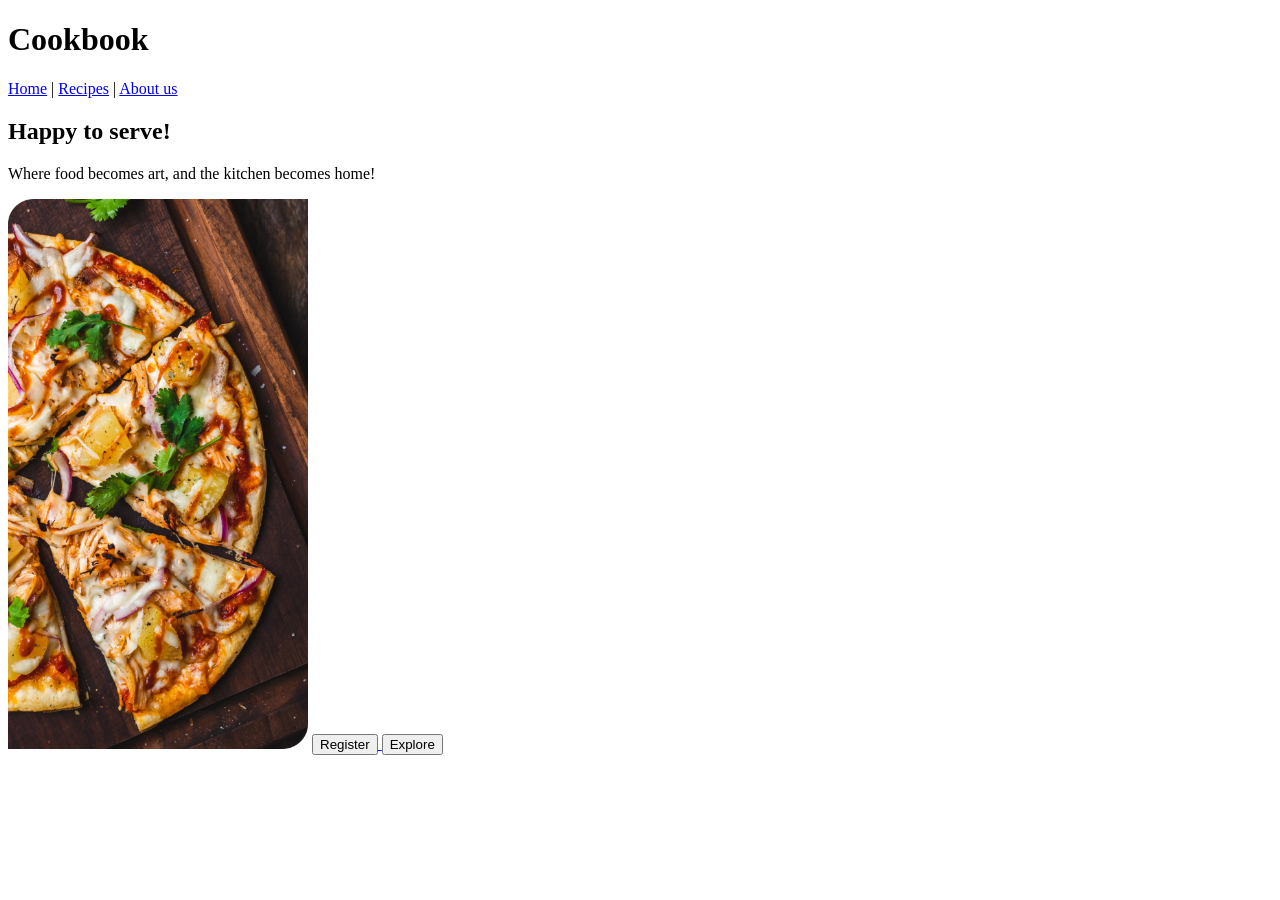
==== index.html @ 12c22e6a "дописав инфу для вкладки реєстрації і про нас" ====
<!DOCTYPE html>
<html lang="en">
<head>
    <meta charset="UTF-8">
    <meta name="viewport" content="width=device-width, initial-scale=1.0">
    <title>Document</title>
</head>
<body>
    <header>
        <h1>Cookbook</h1>
    </header>
    <nav>
        <a href="index.html">Home</a> | <a href="recipes.html">Recipes</a>
         | <a href="about.html">About us</a>
         <a> </a>
    </nav>
    <section>
        <article> 
            <h2>Happy to serve!</h2>
            <p>Where food becomes art, and the kitchen becomes home!</p>
            <img src="media/Mask group.png" width="300px" height="550px">

                <!-- <a href="recipes.html" type="button">Receipes!</a> -->
            <a href="register.html">
                <button>Register </button>
            </a> 


            <a href="explore.html">
                <button>Explore</button>
            </a>

        </article>
    </section>
    
</body>
</html>
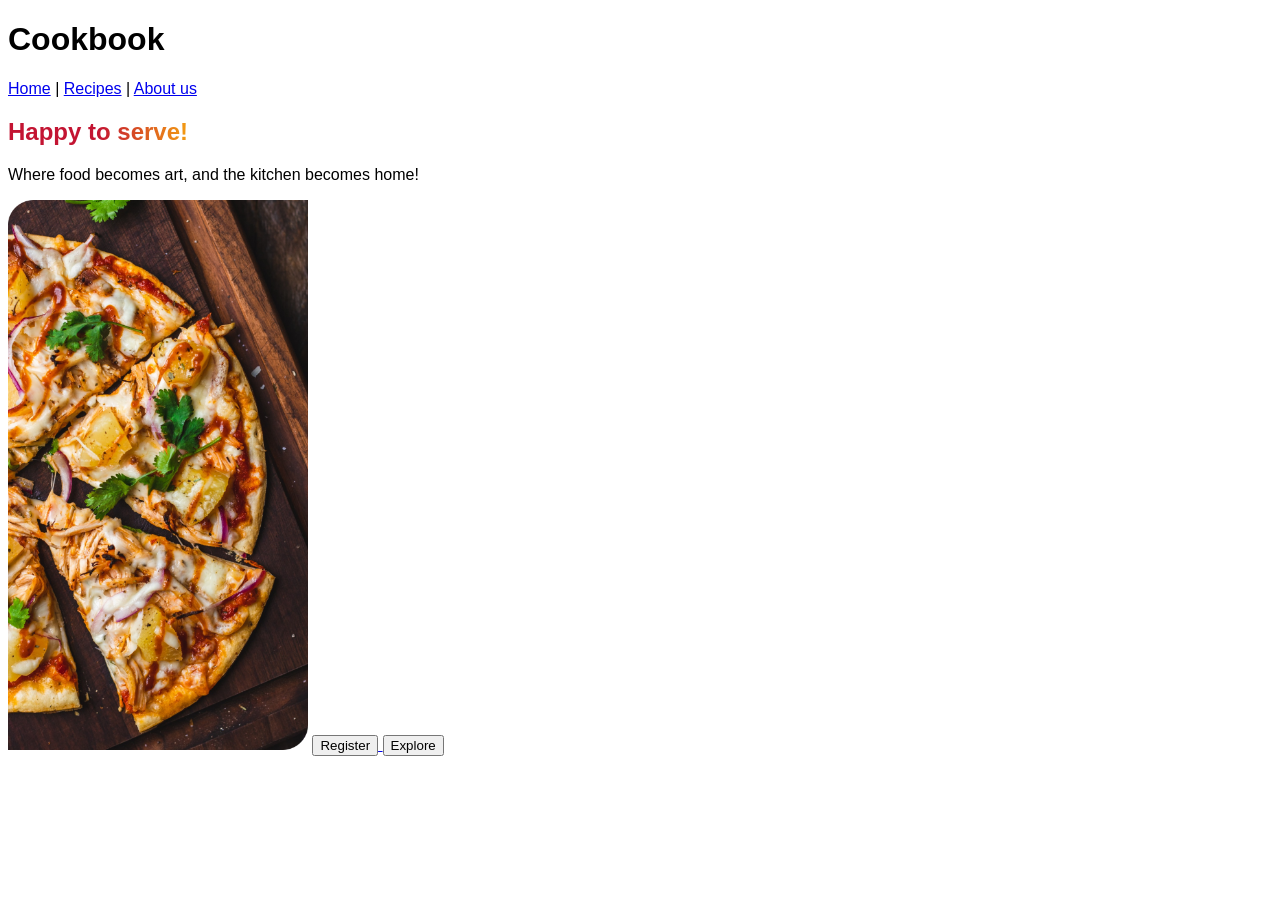
==== commit c8b97cf6: "Create CSS files and add initial styles" ====
--- a/index.html
+++ b/index.html
@@ -1,11 +1,16 @@
 <!DOCTYPE html>
 <html lang="en">
 <head>
+    <link rel="stylesheet" href="style/base.css">
+    <link rel="stylesheet" href="style/layout.css">
+    <link rel="stylesheet" href="style/modules.css">
+    <link rel="stylesheet" href="style/states.css">
+    <link rel="stylesheet" href="style/themes.css">
     <meta charset="UTF-8">
     <meta name="viewport" content="width=device-width, initial-scale=1.0">
     <title>Document</title>
 </head>
-<body>
+<body class="body">
     <header>
         <h1>Cookbook</h1>
     </header>
@@ -16,11 +21,11 @@
     </nav>
     <section>
         <article> 
-            <h2>Happy to serve!</h2>
+            <h2 class="text-gradient">Happy to serve!</h2>
             <p>Where food becomes art, and the kitchen becomes home!</p>
             <img src="media/Mask group.png" width="300px" height="550px">
 
-                <!-- <a href="recipes.html" type="button">Receipes!</a> -->
+            
             <a href="register.html">
                 <button>Register </button>
             </a> 
--- a/style/base.css
+++ b/style/base.css
@@ -0,0 +1,13 @@
+:root{
+    --primary-color: #ffffff;
+    --main-font: 'Inter' ,sans-serif;
+    --back-color: #000000;
+    --from-gradient: #C91937;
+    --to-gradient: #FECE84;
+}
+
+body{
+    font-family: var(--main-font);
+    background-color: var(--primary-colors);
+    color: var(--back-color);
+}
--- a/style/themes.css
+++ b/style/themes.css
@@ -0,0 +1,9 @@
+.text-gradient{
+    width: fit-content;
+    
+    background: linear-gradient(to right, #c31432 0%, #c31432 50%, #f39c12 100%);
+    -webkit-background-clip: text;
+    background-clip: text;
+
+    color: transparent;
+}
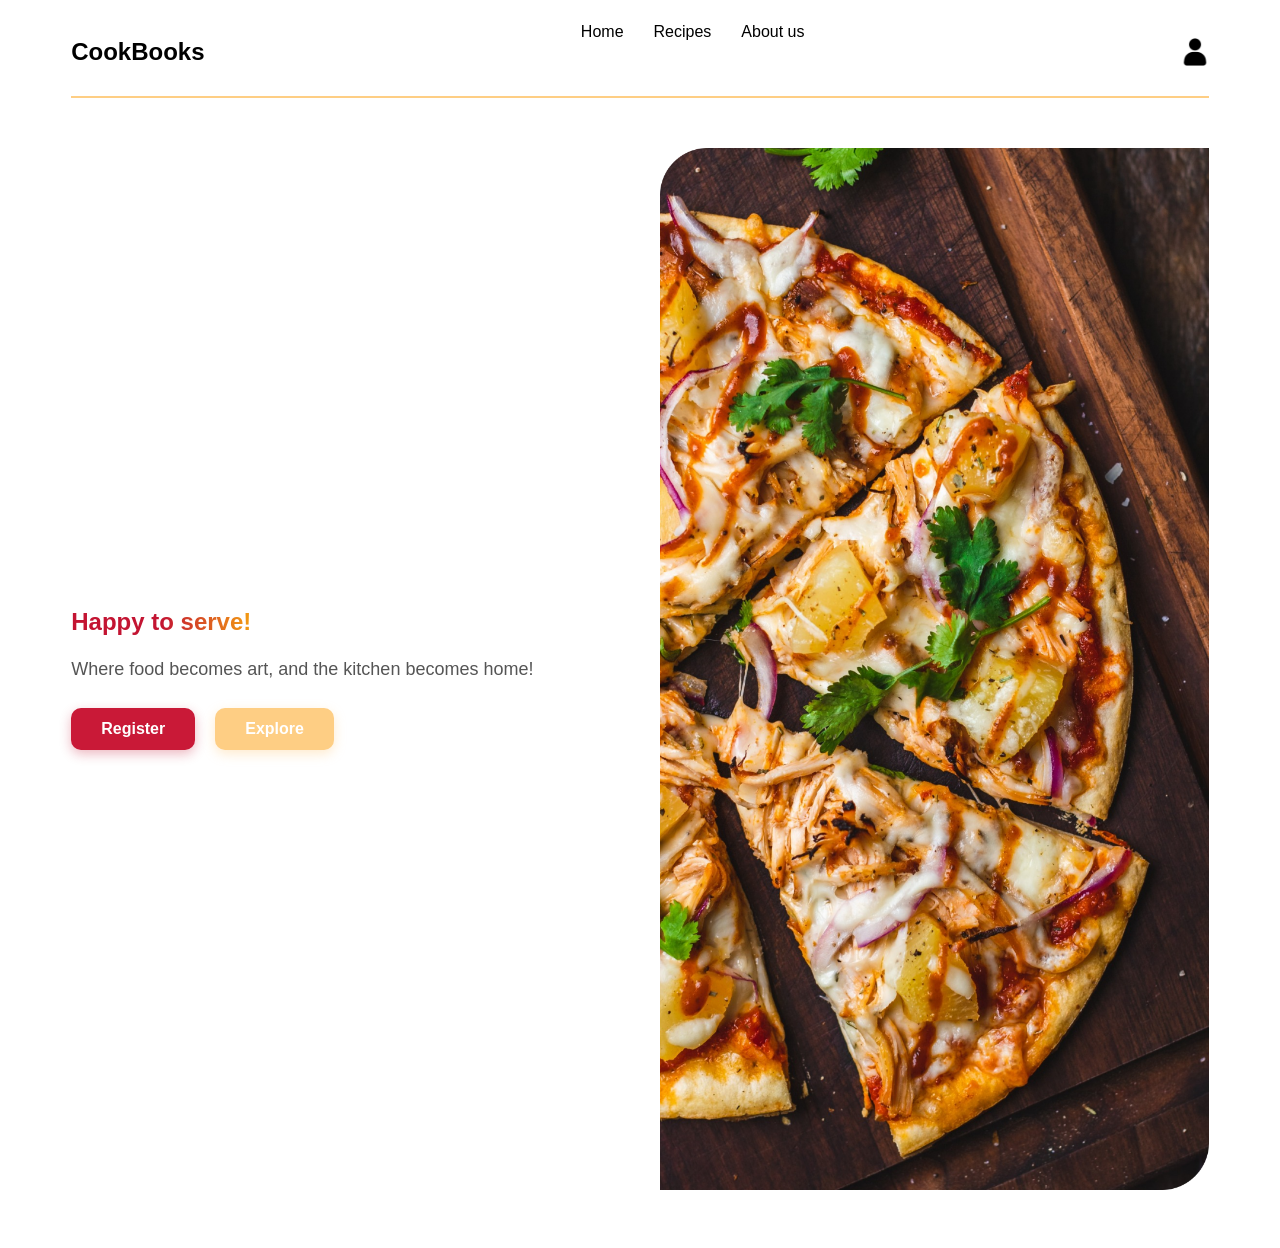
==== commit 53e50fd4: "оформив головну сторінку і рецепти" ====
--- a/index.html
+++ b/index.html
@@ -8,35 +8,41 @@
     <link rel="stylesheet" href="style/themes.css">
     <meta charset="UTF-8">
     <meta name="viewport" content="width=device-width, initial-scale=1.0">
-    <title>Document</title>
+    <title>CookBooks</title>
 </head>
 <body class="body">
-    <header>
-        <h1>Cookbook</h1>
+
+    <header class="header">
+        <div class="container header__container">
+            <a href="index.html" class="header__logo">CookBooks</a>
+            <nav class="main-nav">
+                <a href="index.html" class="main-nav__link">Home</a>
+                <a href="recipes.html" class="main-nav__link">Recipes</a>
+                <a href="about.html" class="main-nav__link">About us</a>
+            </nav>
+                <a href="profile.html" class="header__profile" aria-label="Profile">
+                    <img src="media/profile-icon.png" alt="Profile Icon" class="header__profile-img">
+                </a>
+        </div>
     </header>
-    <nav>
-        <a href="index.html">Home</a> | <a href="recipes.html">Recipes</a>
-         | <a href="about.html">About us</a>
-         <a> </a>
-    </nav>
-    <section>
-        <article> 
-            <h2 class="text-gradient">Happy to serve!</h2>
-            <p>Where food becomes art, and the kitchen becomes home!</p>
-            <img src="media/Mask group.png" width="300px" height="550px">
 
-            
-            <a href="register.html">
-                <button>Register </button>
-            </a> 
+    <section class="hero">
+        <div class="container hero__container">
 
+            <div class="hero__content">
+                <h2 class="text-gradient">Happy to serve!</h2>
+                <p class="hero__subtitle">Where food becomes art, and the kitchen becomes home!</p>
 
-            <a href="explore.html">
-                <button>Explore</button>
-            </a>
+                <div class="hero__actions">
+                    <a href="register.html" class="button button--primary">Register</a>
+                    <a href="recipes.html" class="button button--secondary">Explore</a>
+                </div>
+            </div>
 
-        </article>
+            <div class="hero__media">
+                <img class="hero__image" src="media/pizza.png" alt="Delicious Pizza">
+            </div>
+        </div>
     </section>
-    
 </body>
 </html>
--- a/style/base.css
+++ b/style/base.css
@@ -8,6 +8,22 @@
 
 body{
     font-family: var(--main-font);
-    background-color: var(--primary-colors);
+    background-color: var(--primary-color);
+    color: var(--back-color);
+}
+
+.visually-hidden {
+    position: absolute;
+    width: 1px;
+    height: 1px;
+    padding: 0;
+    margin: -1px;
+    overflow: hidden;
+    clip: rect(0, 0, 0, 0);
+    border: 0;
+}
+
+a{
+    text-decoration: none;
     color: var(--back-color);
 }
--- a/style/layout.css
+++ b/style/layout.css
@@ -0,0 +1,48 @@
+.container{
+    max-width: 1200px;
+    width: 90%;
+    margin: 0 auto;
+}
+
+.header{
+    width: 100%;
+}
+
+.header__container{
+    display: flex;
+    justify-content: space-between;
+    align-items: center;
+    padding: 15px 0;
+
+    border-bottom: 2px solid var(--to-gradient);
+}
+
+.main-nav{
+    margin-bottom: 40px;
+    display: flex;
+    gap: 30px;
+}
+
+.hero__container{
+display: flex;
+    justify-content: space-between;
+    align-items: center;
+    gap: 40px;
+    padding: 50px 0;
+}
+
+.hero__content{
+    flex: 1;
+}
+
+.hero__media{
+    flex: 1;
+    display: flex;
+    justify-content: flex-end;
+}
+
+.hero__actions{
+    display: flex;
+    gap: 20px;
+    margin-top: 25px;
+}
--- a/style/modules.css
+++ b/style/modules.css
@@ -0,0 +1,107 @@
+/* ПОЛЕ ПОШУКУ */
+.hero-banner__search {
+    background-image: url('../media/search-icon.png');
+    background-repeat: no-repeat;
+    background-position: 12px center;
+    padding-left: 40px;
+    /* іконка маж 512 зменшуб до 16*/
+    background-size: 16px;
+
+    height: 40px;
+    border-radius: 20px;
+    border: 1px solid #ccc;
+}
+
+.header__profile {
+    display: flex;
+    align-items: center;
+    text-decoration: none;
+}
+
+.header__profile-img {
+    width: 28px;                     /* Фіксована ширина іконки */
+    height: 28px;                    /* Фіксована висота */
+    object-fit: contain;             /* Зберігає пропорції, щоб картинка не сплющувалася */
+    transition: transform 0.2s ease;  /* Плавність для анімації */
+}
+
+.header__profile:hover {
+    transform: scale(1.1); /* Злегка збільшується при наведенні */
+}
+
+/* ЛОГОТИП ШАПКИ */
+.header__logo{
+    font-size: 24px;
+    font-weight: 700;
+    color: var(--back-color);
+}
+
+/* ПОСИЛАНННЯ МЕНЮ */
+.main-nav__link{
+    font-size: 16px;
+    font-weight: 500;
+    color: var(--back-color);
+    text-decoration: none;
+    transition: color 0.2s ease;
+}
+
+/* Стан при наведенні курсору мишки */
+.main-nav__link:hover{
+    color: var(--from-gradient);
+}
+
+/* ТЕКСТ ТА КАРТИНКА БАНЕРА */
+.hero__subtitle{
+    font-size: 18px;
+    color: #555;
+    margin-top: 15px;
+    line-height: 1.5;
+}
+
+.hero__image{
+    max-width: 100%;
+    /* 100%; 100% — картинка ніколи не вилізне за межі свого
+     батьківського блоку .hero__media */
+    height: auto;
+    border-radius: 25px 0;
+}
+
+/* КНОПКИ */
+.button{
+    display: inline-block;
+    /* робить тег <a> рядково-блоковим */
+    padding: 12px 30px;
+    /* 12px — зверху і знизу.
+    30px — зліва і справа. */
+    border-radius: 10px;
+    font-size: 16px;
+    font-weight: 600;
+    text-decoration: none;
+    text-align: center;
+    cursor: pointer; 
+    /* cursor — вигляд курсору мишки при наведенні.
+    pointer — змінює звичайну стрілочку на "палець/ручку" */
+    transition: transform 0.2s ease, box-shadow 0.2s ease;
+}
+
+.button:hover{
+    transform: translateY(-2px);
+}
+
+.button--primary{
+    background-color: var(--from-gradient);
+    color: var(--primary-color);
+    box-shadow: 0 4px 12px rgba(195, 20, 50, 0.3);
+    /* box-shadow — тінь під кнопкою.
+       0 — зсув тіні по горизонталі X (тінь рівно по центру).
+       4px — зсув тіні по вертикалі Y (тінь падає на 4px донизу).
+       12px — радіус розмиття (чим більше значення, тим м'якша і розмитіша тінь).
+       rgba(195, 20, 50, 0.3) — колір тіні в форматі RGBA, де 0.3 — це 30% прозорості. */
+}
+
+.button--secondary {
+    background-color: var(--to-gradient);
+    color: var(--primary-color);
+    box-shadow: 0 4px 12px rgba(254, 206, 132, 0.4);
+    /* box-shadow — м'яка помаранчева тінь під кнопкою з 40% прозорості. */
+}
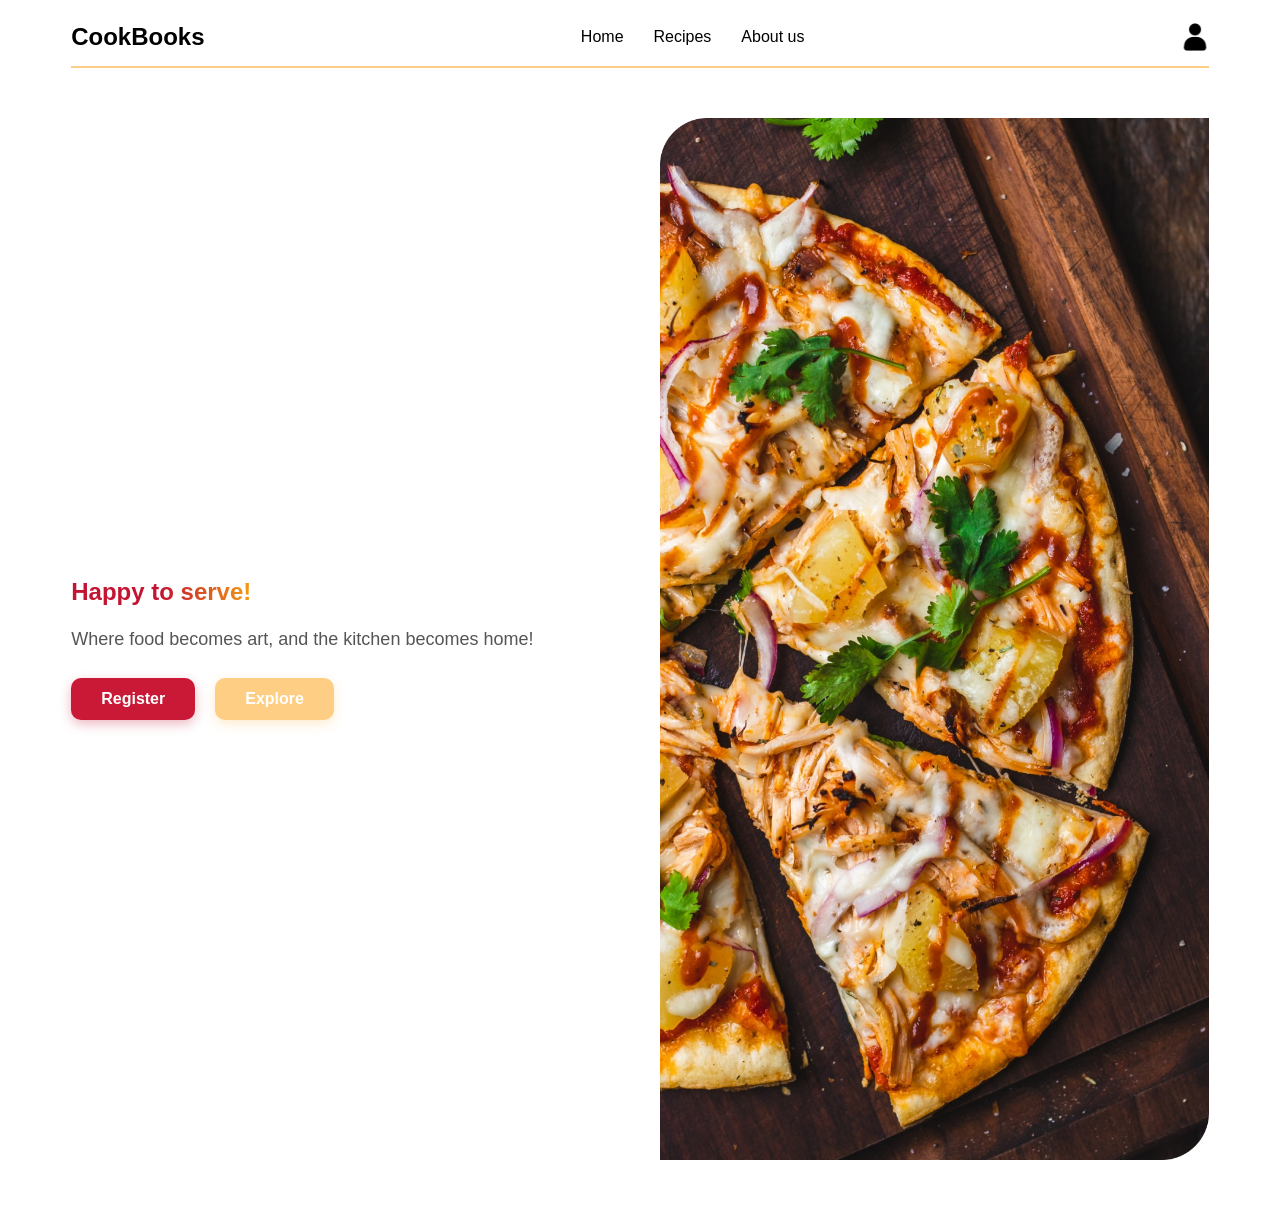
==== commit d1958e0f: "Update index.html" ====
--- a/index.html
+++ b/index.html
@@ -16,7 +16,7 @@
         <div class="container header__container">
             <a href="index.html" class="header__logo">CookBooks</a>
             <nav class="main-nav">
-                <a href="index.html" class="main-nav__link">Home</a>
+                <a href="index.html" class="main-nav__link main-nav__link--active">Home</a>
                 <a href="recipes.html" class="main-nav__link">Recipes</a>
                 <a href="about.html" class="main-nav__link">About us</a>
             </nav>
--- a/style/layout.css
+++ b/style/layout.css
@@ -18,7 +18,7 @@
 }
 
 .main-nav{
-    margin-bottom: 40px;
+    /* margin-bottom: 40px;*/
     display: flex;
     gap: 30px;
 }
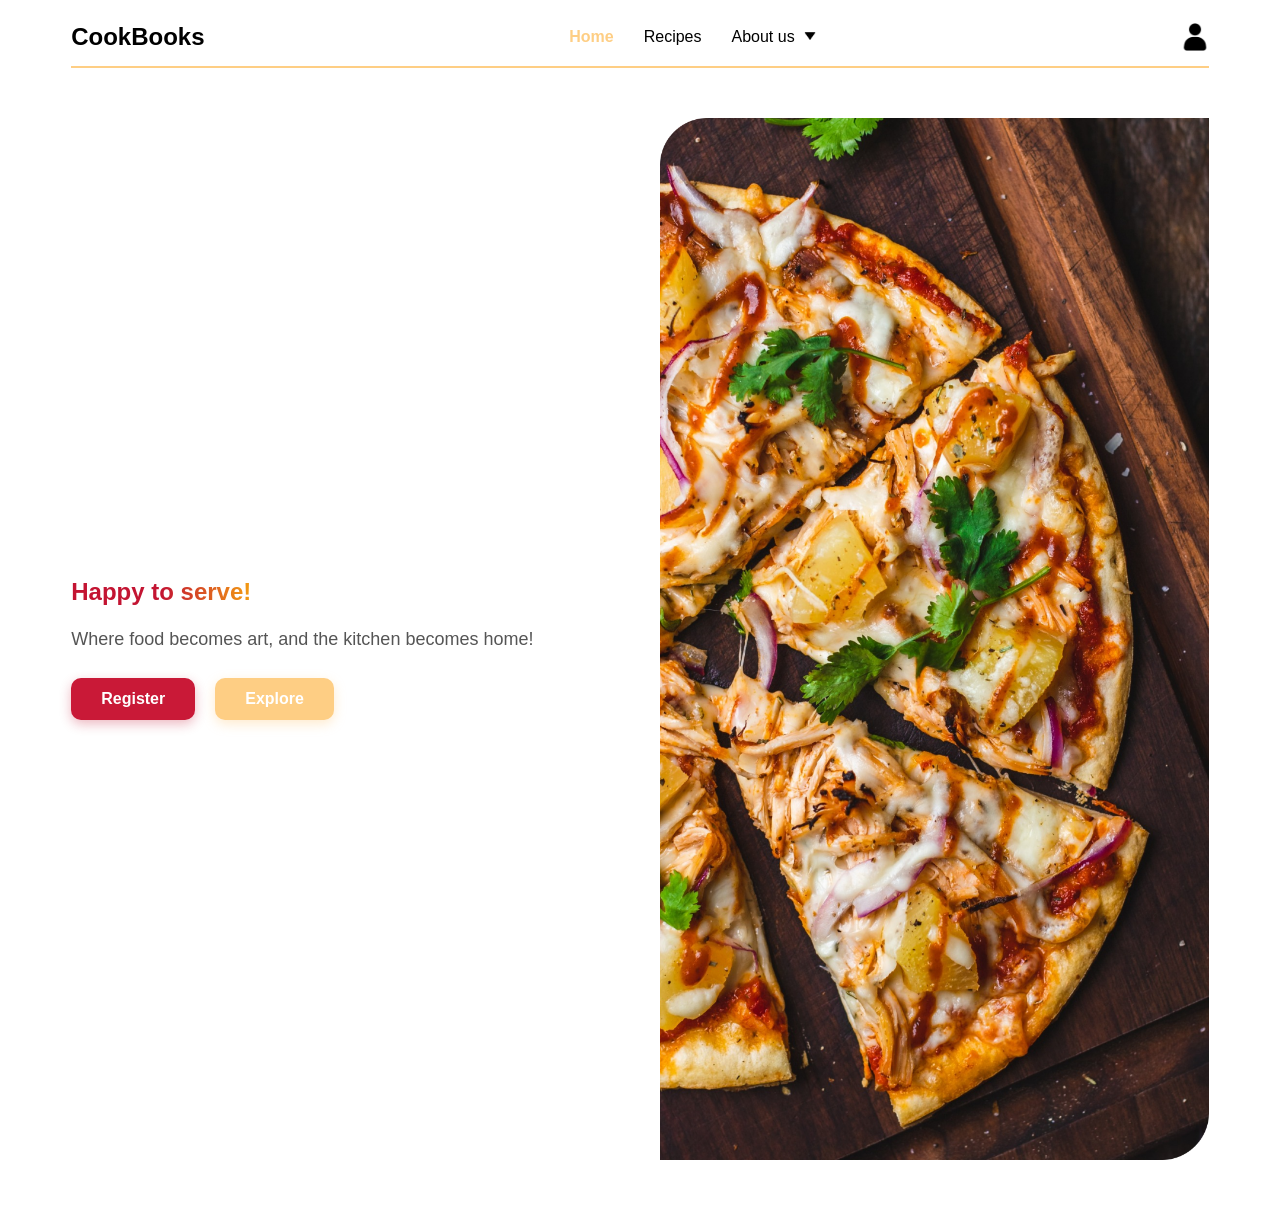
==== commit 86ba7795: "Додано випадаюче меню, кнопку вгору, стилі банера та Grid-сітку для рецептів" ====
--- a/index.html
+++ b/index.html
@@ -18,7 +18,24 @@
             <nav class="main-nav">
                 <a href="index.html" class="main-nav__link main-nav__link--active">Home</a>
                 <a href="recipes.html" class="main-nav__link">Recipes</a>
-                <a href="about.html" class="main-nav__link">About us</a>
+                
+                <!-- Обгортка для випадаючого меню -->
+                <div class="dropdown">
+                    <!-- Додаємо стрілочку (span) до тексту -->
+                    <a href="about.html" class="main-nav__link">About us 
+                        <span class="dropdown__arrow">
+                            <img src="media/arrow-down.png" alt="Відкрити меню">
+                        </span>
+                    </a>
+                    
+                    <!-- Саме випадаюче вікно (спочатку сховане) -->
+                    <div class="dropdown__menu">
+                        <a href="#contact" class="dropdown__item">Як зв'язатися</a>
+                        <a href="#complaints" class="dropdown__item">Скарги</a>
+                        <a href="#memes" class="dropdown__item">Мемі</a>
+                        <a href="#info" class="dropdown__item">Звідки я</a>
+                    </div>
+                </div>
             </nav>
                 <a href="profile.html" class="header__profile" aria-label="Profile">
                     <img src="media/profile-icon.png" alt="Profile Icon" class="header__profile-img">
--- a/style/layout.css
+++ b/style/layout.css
@@ -45,4 +45,36 @@
     display: flex;
     gap: 20px;
     margin-top: 25px;
+}
+
+.container {
+    max-width: 1200px;
+    width: 90%;
+    margin: 0 auto;
+}
+
+/* ==========================================================================
+   СЕКЦІЯ РЕЦЕПТІВ ТА СІТКА (GRID)
+   ========================================================================== */
+
+.recipes-section {
+    padding: 50px 0;
+    /* padding — створює внутрішній простір у самій секції.
+       50px — відступ зверху та знизу, щоб сітка не прилипала до банера над нею.
+       0 — відступ зліва та справа (бо ширину тримає .container). */
+}
+
+.recipes-grid {
+    display: grid;
+    /* display: grid — каже браузеру: "Усі елементи всередині цього блоку тепер є частиною двовимірної сітки (таблиці)". */
+
+    grid-template-columns: repeat(4, 1fr);
+    /* grid-template-columns — налаштовує вертикальні стовпці нашої сітки.
+       repeat(4, ...) — повторює шаблон 4 рази.
+       1fr (fraction) — одна частка вільного простору. 
+       Результат: 4 абсолютно рівні колонки, кожна займає по 25% ширини сітки. */
+
+    gap: 40px;
+    /* gap — автоматично створює порожні "коридори" між картками.
+       30px — відстань між сусідніми картками як по горизонталі, так і по вертикалі. */
 }
--- a/style/modules.css
+++ b/style/modules.css
@@ -43,6 +43,11 @@
     color: var(--back-color);
     text-decoration: none;
     transition: color 0.2s ease;
+}
+
+.main-nav__link--active{
+    color: var(--to-gradient);
+    font-weight: 600;
 }
 
 /* Стан при наведенні курсору мишки */
@@ -104,4 +109,221 @@
     color: var(--primary-color);
     box-shadow: 0 4px 12px rgba(254, 206, 132, 0.4);
     /* box-shadow — м'яка помаранчева тінь під кнопкою з 40% прозорості. */
+}
+
+.dropdown {
+    position: relative; /* Каже браузеру: "Усі абсолютні діти будуть позиціонуватися відносно цього блоку" */
+    display: inline-block;
+}
+
+.dropdown__menu {
+    display: none; /* За замовчуванням ховаємо меню */
+    position: absolute; /* Вириваємо меню з потоку, щоб воно не розсувало інші елементи, а висіло поверх них */
+    top: 100%; /* Опускаємо меню рівно під низ кнопки "About us" */
+    
+    left: 50%;                    /* 1. Зсуває лівий край меню рівно на центр слова "About us" */
+    transform: translateX(-50%);    /* 2. Зсуває саме меню назад вліво рівно на половину ЙОГО ВЛАСНОЇ ширини */
+
+    background-color: #ffffff; /* Білий фон, як ти просив */
+    min-width: 160px;
+    box-shadow: 0px 8px 16px rgba(0, 0, 0, 0.1); /* Легка тінь для об'єму */
+    border-radius: 8px;
+    padding: 10px 0;
+    z-index: 10; /* Наказуємо меню завжди бути "вище" за інші картинки на сайті */
+}
+
+.dropdown:hover .dropdown__menu {
+    display: block; 
+}
+
+.dropdown__item {
+    display: block;
+    padding: 10px 20px;
+    color: var(--back-color);
+    text-decoration: none;
+    font-size: 14px;
+    transition: background-color 0.2s;
+}
+
+.dropdown__item:hover {
+    background-color: #f5f5f5; /* Світло-сірий фон при наведенні на пункт (наприклад, Мемі) */
+}
+
+.back-to-top {
+    position: fixed; /* Фіксуємо на екрані */
+    bottom: 30px;    /* Відступ від нижнього краю екрана */
+    left: 30px;      /* Відступ від лівого краю (ти просив зліва) */
+    background-color: var(--from-gradient);
+    color: #ffffff;
+    padding: 12px 20px;
+    border-radius: 30px;
+    text-decoration: none;
+    font-weight: bold;
+    box-shadow: 0 4px 10px rgba(0,0,0,0.3);
+    transition: transform 0.2s, background-color 0.2s;
+    z-index: 100; /* Завжди поверх усього */
+}
+
+.back-to-top:hover {
+    transform: translateY(-5px); /* Кнопка трохи підстрибує при наведенні */
+    background-color: var(--to-gradient);
+}
+
+.dropdown__arrow {
+    display: inline-block;
+    margin-left: 5px; /* Робимо відступ від слова About us */
+    transition: transform 0.2s ease; /* Плавність для обертання */
+}
+
+/* Обмежуємо розмір самої картинки */
+.dropdown__arrow img {
+    width: 12px; /* Робимо стрілочку маленькою і акуратною */
+    height: auto;
+}
+
+/* ФІШКА: Коли наводимо на меню, стрілочка перевертається вгору! */
+.dropdown:hover .dropdown__arrow {
+    transform: rotate(180deg);
+}
+
+/* ==========================================================================
+   КАРТКА РЕЦЕПТУ (RECIPE CARD)
+   ========================================================================== */
+
+.recipe-card {
+    background: linear-gradient(to bottom right, var(--from-gradient), var(--to-gradient));
+    /* background: linear-gradient — заливає фон картки плавним переходом двох кольорів.
+       to bottom right — напрямок градієнта (починається зліва зверху, закінчується справа знизу).
+       */
+
+    border-radius: 40px 0px;
+    /* border-radius — закруглює кути картки. Значення йдуть за годинниковою стрілкою!
+       40px (верхній лівий) -> 10px (верхній правий) -> 40px (нижній правий) -> 10px (нижній лівий).
+       Це створює специфічну асиметричну форму з твого макета. */
+
+    overflow: hidden;
+    /* overflow: hidden — "ножиці", що відрізають усе, що виходить за межі картки.
+       Без цього квадратна фотографія піци перекрила б наші гарні закруглені кути зверху. */
+
+    display: flex;
+    /* display: flex — вмикає флексбокс для ВМІСТУ самої картки (картинки та тексту). */
+
+    flex-direction: column;
+    /* flex-direction: column — змушує вміст картки ставати не в рядок, а в стовпчик (картинка зверху, текст під нею). */
+
+    transition: transform 0.3s ease, box-shadow 0.3s ease;
+    /* transition — задає правила для плавної анімації.
+       transform та box-shadow — властивості, які будуть анімуватися.
+       0.3s — тривалість анімації (третина секунди).
+       ease — м'який старт і м'яке завершення руху. */
+
+    cursor: pointer;
+    /* cursor: pointer — перетворює курсор мишки на "руку з пальцем", показуючи, що на картку можна натиснути. */
+}
+
+/* Ефект підняття картки при наведенні мишки */
+.recipe-card:hover {
+    transform: translateY(-10px);
+    /* transform: translateY — зсуває елемент по вертикальній осі (Y).
+       -10px — мінус означає рух ВГОРУ (ближче до нульової точки екрана). Картка "підстрибує". */
+
+    box-shadow: 0 15px 25px rgba(0, 0, 0, 0.2);
+    /* box-shadow — малює тінь під карткою.
+       0 — зсув вправо/вліво (тінь рівно по центру).
+       15px — зсув тіні вниз.
+       25px — радіус розмиття (тінь м'яка, а не різка).
+       rgba(..., 0.2) — чорна тінь, прозора на 80% (видимість 20%). */
+}
+
+/* --------------------------------------------------------------------------
+   ФОТОГРАФІЯ СТРАВИ
+   -------------------------------------------------------------------------- */
+.recipe-card__image {
+    width: 100%;
+    /* width: 100% — змушує картинку розтягнутися на всю ширину картки (від краю до краю). */
+
+    height: 280px;
+    /* height: 220px — жорстко фіксує висоту фотографії, щоб незалежно від розміру файлу, всі картки в сітці були однаковими по висоті. */
+
+    object-fit: cover;
+    /* object-fit: cover — наказує картинці: "Заповни ці 100% ширини і 220px висоти, АЛЕ збережи свої правильні пропорції!".
+       Зайві краї картинки будуть просто обрізані, але сама страва не сплющиться і не розтягнеться. */
+    padding-top: 40px;
+}
+
+/* --------------------------------------------------------------------------
+   БЛОК ІЗ ТЕКСТОМ (НАЗВА ТА ЧАС)
+   -------------------------------------------------------------------------- */
+.recipe-card__info {
+    padding: 20px;
+    /* padding: 20px — створює відступи всередині текстового блоку, щоб букви не прилипали впритул до країв картки. */
+
+    display: flex;
+    /* display: flex — вмикає флексбокс для назви страви та часу. */
+
+    justify-content: space-between;
+    /* justify-content: space-between — бере вільний простір між елементами і розштовхує назву до лівого краю, а час — до правого. */
+
+    align-items: center;
+    /* align-items: center — вирівнює назву і час по одній горизонтальній лінії (щоб час не "стрибав" вище чи нижче назви). */
+
+    flex-grow: 1;
+    /* flex-grow: 1 — каже цьому блоку розтягнутися і зайняти весь вільний простір картки, що залишився під картинкою.
+       Це гарантує, що якщо одна назва страви займе 2 рядки, а інша 1 рядок, картки все одно будуть однакової висоти. */
+}
+
+/* --------------------------------------------------------------------------
+   НАЗВА СТРАВИ ТА ЧАС
+   -------------------------------------------------------------------------- */
+.recipe-card__title {
+    font-size: 16px;
+    /* font-size: 16px — встановлює розмір шрифту заголовка. */
+
+    font-weight: 700;
+    /* font-weight: 700 — робить літери жирними (Bold). */
+
+    color: var(--back-color);
+    /* color: var(--back-color) — бере колір для тексту зі змінних (чорний). */
+
+    margin: 0;
+    /* margin: 0 — скидає стандартні зовнішні відступи, які браузер автоматично додає до тегу <h3>, щоб ми самі контролювали дизайн. */
+}
+
+.recipe-card__time {
+    font-size: 14px;
+    /* font-size: 14px — робить розмір шрифту часу трохи меншим за назву страви. */
+
+    font-weight: 500;
+    /* font-weight: 500 — робить шрифт напівжирним (Medium), щоб він добре читався, але не сперечався із заголовком. */
+
+    color: var(--back-color);
+    /* color: var(--back-color) — фарбує текст у чорний колір. */
+}
+
+/* Оформлення головного банера */
+.hero-banner {
+    /* ЗАМІНИ назву файлу на ту, що в тебе завантажена для банера */
+    background-image: url('../media/banner-bg.png'); 
+    background-size: cover;          /* Картинка заповнює весь блок, не сплющуючись */
+    background-position: center;     /* Центруємо картинку */
+    padding: 80px 0;                 /* Великі відступи зверху і знизу, щоб банер був широким */
+    margin-bottom: 50px;             /* Відступ до карток */
+    border-radius: 20px;             /* Якщо на макеті кути банера закруглені */
+}
+
+/* Блок із текстом всередині банера */
+.hero-banner__content {
+    max-width: 50%;                  /* Текст займає лише ліву половину, як на макеті */
+    /*background: rgba(255, 255, 255, 0.8);  Напівпрозорий білий фон, щоб текст було легко читати поверх фото */
+    padding: 30px;
+    border-radius: 15px;
+}
+
+/* Поле пошуку */
+.hero-banner__search {
+    width: 100%;
+    padding: 12px 20px;
+    border-radius: 25px;
+    border: 1px solid #ccc;
+    margin-top: 15px;
 }
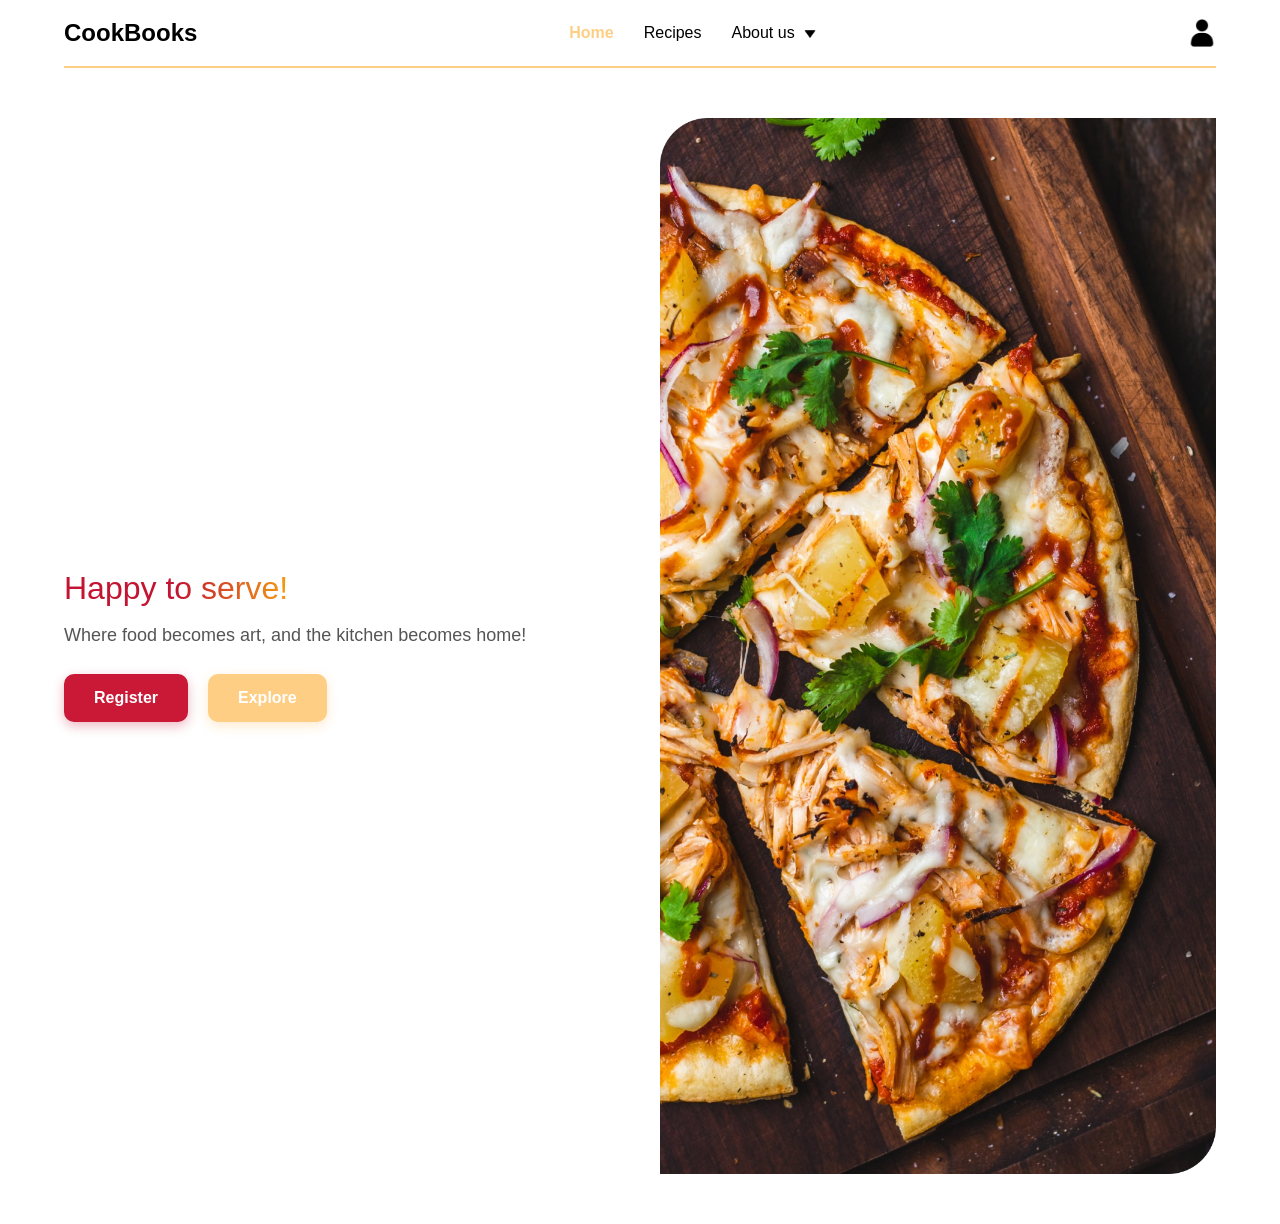
==== commit 9d78dc90: "додав реєстрацію, вкладку меми" ====
--- a/index.html
+++ b/index.html
@@ -1,6 +1,8 @@
 <!DOCTYPE html>
 <html lang="en">
 <head>
+    <link href="https://cdn.jsdelivr.net/npm/bootstrap@5.2.3/dist/css/bootstrap.min.css" rel="stylesheet">
+
     <link rel="stylesheet" href="style/base.css">
     <link rel="stylesheet" href="style/layout.css">
     <link rel="stylesheet" href="style/modules.css">
@@ -32,12 +34,13 @@
                     <div class="dropdown__menu">
                         <a href="#contact" class="dropdown__item">Як зв'язатися</a>
                         <a href="#complaints" class="dropdown__item">Скарги</a>
-                        <a href="#memes" class="dropdown__item">Мемі</a>
+                        <a href="memes.html" class="dropdown__item">Мемі</a>
                         <a href="#info" class="dropdown__item">Звідки я</a>
                     </div>
                 </div>
             </nav>
-                <a href="profile.html" class="header__profile" aria-label="Profile">
+                <!-- ІКОНКА ПРОФІЛЮ -->
+                <a href="#" class="header__profile" aria-label="Profile" data-bs-toggle="modal" data-bs-target="#authModal">
                     <img src="media/profile-icon.png" alt="Profile Icon" class="header__profile-img">
                 </a>
         </div>
@@ -51,7 +54,9 @@
                 <p class="hero__subtitle">Where food becomes art, and the kitchen becomes home!</p>
 
                 <div class="hero__actions">
-                    <a href="register.html" class="button button--primary">Register</a>
+                    <a href="#" class="button button--primary" data-bs-toggle="modal" data-bs-target="#authModal">
+                        Register
+                    </a>
                     <a href="recipes.html" class="button button--secondary">Explore</a>
                 </div>
             </div>
@@ -61,5 +66,43 @@
             </div>
         </div>
     </section>
+
+        <!-- Модальне вікно Bootstrap -->
+    <div class="modal fade" id="authModal" tabindex="-1" aria-labelledby="authModalLabel" aria-hidden="true">
+    <div class="modal-dialog modal-dialog-centered">
+        <div class="modal-content">
+        
+        <!-- Шапка вікна -->
+        <div class="modal-header">
+            <h5 class="modal-title" id="authModalLabel">Увійти / Зареєструватися</h5>
+            <button type="button" class="btn-close" data-bs-dismiss="modal" aria-label="Close"></button>
+        </div>
+        
+        <!-- Тіло вікна з формою -->
+        <div class="modal-body">
+            <form action="#" method="POST">
+            <!-- Поле Email -->
+            <div class="mb-3">
+                <label for="userEmail" class="form-label">Email адреса</label>
+                <input type="email" class="form-control" id="userEmail" placeholder="name@example.com" required>
+            </div>
+            
+            <!-- Поле Пароль -->
+            <div class="mb-4">
+                <label for="userPassword" class="form-label">Пароль</label>
+                <input type="password" class="form-control" id="userPassword" placeholder="Введіть пароль" required>
+            </div>
+            
+            <!-- Кнопка відправки -->
+            <button type="submit" class="btn btn-primary w-100">Підтвердити</button>
+            </form>
+        </div>
+        
+        </div>
+    </div>
+    </div>
+
+    <script src="https://cdn.jsdelivr.net/npm/bootstrap@5.2.3/dist/js/bootstrap.bundle.min.js">
+    </script>
 </body>
 </html>
--- a/style/layout.css
+++ b/style/layout.css
@@ -77,4 +77,14 @@
     gap: 40px;
     /* gap — автоматично створює порожні "коридори" між картками.
        30px — відстань між сусідніми картками як по горизонталі, так і по вертикалі. */
+}
+
+.memes-section {
+    padding: 60px 0;
+}
+
+.memes-grid {
+    display: grid;
+    grid-template-columns: repeat(4, 1fr); /* 4 однакові колонки */
+    gap: 40px;                             /* Відступ між картками */
 }
--- a/style/modules.css
+++ b/style/modules.css
@@ -87,6 +87,9 @@
     /* cursor — вигляд курсору мишки при наведенні.
     pointer — змінює звичайну стрілочку на "палець/ручку" */
     transition: transform 0.2s ease, box-shadow 0.2s ease;
+
+    color: #ffffff !important;
+    text-decoration: none !important;
 }
 
 .button:hover{
@@ -301,29 +304,136 @@
 }
 
 /* Оформлення головного банера */
+
 .hero-banner {
-    /* ЗАМІНИ назву файлу на ту, що в тебе завантажена для банера */
+    margin-top: 40px;
+    border-radius: 0;                 /* Гострі кути банера */
     background-image: url('../media/banner-bg.png'); 
-    background-size: cover;          /* Картинка заповнює весь блок, не сплющуючись */
-    background-position: center;     /* Центруємо картинку */
-    padding: 80px 0;                 /* Великі відступи зверху і знизу, щоб банер був широким */
-    margin-bottom: 50px;             /* Відступ до карток */
-    border-radius: 20px;             /* Якщо на макеті кути банера закруглені */
-}
-
-/* Блок із текстом всередині банера */
+    background-size: cover;          
+    background-position: center;     
+    padding: 80px 0;               /* Відступи всередині, щоб контент не прилипав padding: 80px 0;  */
+    margin-bottom: 50px;             
+}
+
 .hero-banner__content {
-    max-width: 50%;                  /* Текст займає лише ліву половину, як на макеті */
-    /*background: rgba(255, 255, 255, 0.8);  Напівпрозорий білий фон, щоб текст було легко читати поверх фото */
-    padding: 30px;
-    border-radius: 15px;
+    padding-left: 40px;
+    max-width: 500px;                 /* Нормальна ширина для тексту */
+    display: flex;
+    flex-direction: column;
+    align-items: flex-start;          /* Рівне вирівнювання по лівому краю */
+}
+
+/* Заголовок банера */
+.hero-banner__content h2 {
+    font-size: 32px;
+    font-weight: 700;
+    color: #000000;
+    margin-bottom: 10px;
+}
+
+.hero-banner__content p {
+    font-size: 14px;
+    color: #333333;
+    line-height: 1.5;
+    margin-bottom: 20px;
 }
 
 /* Поле пошуку */
 .hero-banner__search {
+    /* 1. Налаштування фону та білої іконки лупи */
+    background-color: rgba(0, 0, 0, 0.44);
+    background-image: url('../media/search-icon.png'); /* Уберися, що іконка біла! */
+    background-repeat: no-repeat;
+    background-position: 14px center;                  /* Зсув лупи від лівого краю */
+    background-size: 16px;
+    
+    /* 2. Розміри та відступи (обов'язковий великий відступ зліва, щоб текст не налізав на лупу) */
     width: 100%;
-    padding: 12px 20px;
-    border-radius: 25px;
-    border: 1px solid #ccc;
-    margin-top: 15px;
+    max-width: 280px;
+    padding: 12px 20px 12px 42px; 
+    margin-top: 20px;
+    
+    /* 3. Рамки та гострі кути */
+    border: none;
+    border-radius: 0; /* ПОВНІСТЮ ГОСТРІ КУТИ */
+    outline: none;
+    
+    /* 4. Шрифти та колір тексту */
+    color: #ffffff;
+    font-family: 'Inter', sans-serif;
+    font-size: 14px;
+
+}
+
+/* Текст-підказка "search recipes" усередині */
+.hero-banner__search::placeholder {
+    font-family: 'Inter', sans-serif;
+    font-weight: 300;
+    font-size: 14px;
+    letter-spacing: 0.15em;           /* Гарні широкі пробіли між літерами */
+    color: rgba(255, 255, 255, 0.5);  /* Напівпрозорий білий */
+}
+
+
+/* ==========================================================================
+   КАРТКА МЕМА (З ефектом появи зображення)
+   ========================================================================== */
+.meme-card {
+    position: relative; /* Робить картку маяком для абсолютного тексту всередині */
+    height: 250px;      /* Фіксована висота, щоб усі картки були однаковими */
+    background-color: #8ab4f8; /* Блакитний фон, як на твоєму скріншоті з методички */
+    border-radius: 8px; /* Легке заокруглення (за бажанням) */
+    overflow: hidden;
+    cursor: pointer;
+}
+
+/* 1. Налаштування картинки (СПОЧАТКУ СХОВАНА) */
+.meme-card__image {
+    width: 100%;
+    height: 100%;
+    object-fit: cover;
+    
+    opacity: 0; /* Робимо картинку повністю прозорою (невидимою) */
+    transition: opacity 0.4s ease; /* Плавність появи (0.4 секунди) */
+}
+
+/* 2. Налаштування тексту (СПОЧАТКУ ВИДИМИЙ) */
+.meme-card__overlay {
+    position: absolute; /* Відриваємо текст і вішаємо його поверх фону/картинки */
+    top: 0;
+    left: 0;
+    width: 100%;
+    height: 100%;
+    
+    /* Flexbox для ідеального центрування тексту рівно по центру картки */
+    display: flex;
+    justify-content: center;
+    align-items: center;
+    
+    opacity: 1; /* Текст видимий за замовчуванням */
+    transition: opacity 0.4s ease; /* Плавність зникнення */
+}
+
+/* Стиль самого тексту */
+.meme-card__title {
+    color: rgba(255, 255, 255, 0.6); /* Напівпрозорий білий, як на скріншоті */
+    font-family: 'Inter', sans-serif;
+    font-size: 16px;
+    font-weight: 600;
+    letter-spacing: 0.1em;
+    text-transform: uppercase; /* Робить усі літери ВЕЛИКИМИ */
+}
+
+/* ==========================================================================
+   ДІЯ ПРИ НАВЕДЕННІ (HOVER)
+   ========================================================================== */
+   
+/* Коли наводимо мишку на картку -> картинка стає видимою (opacity: 1) */
+.meme-card:hover .meme-card__image {
+    opacity: 1;
+}
+
+/* Коли наводимо мишку на картку -> текстовий блок зникає (opacity: 0) */
+.meme-card:hover .meme-card__overlay {
+    opacity: 0;
 }
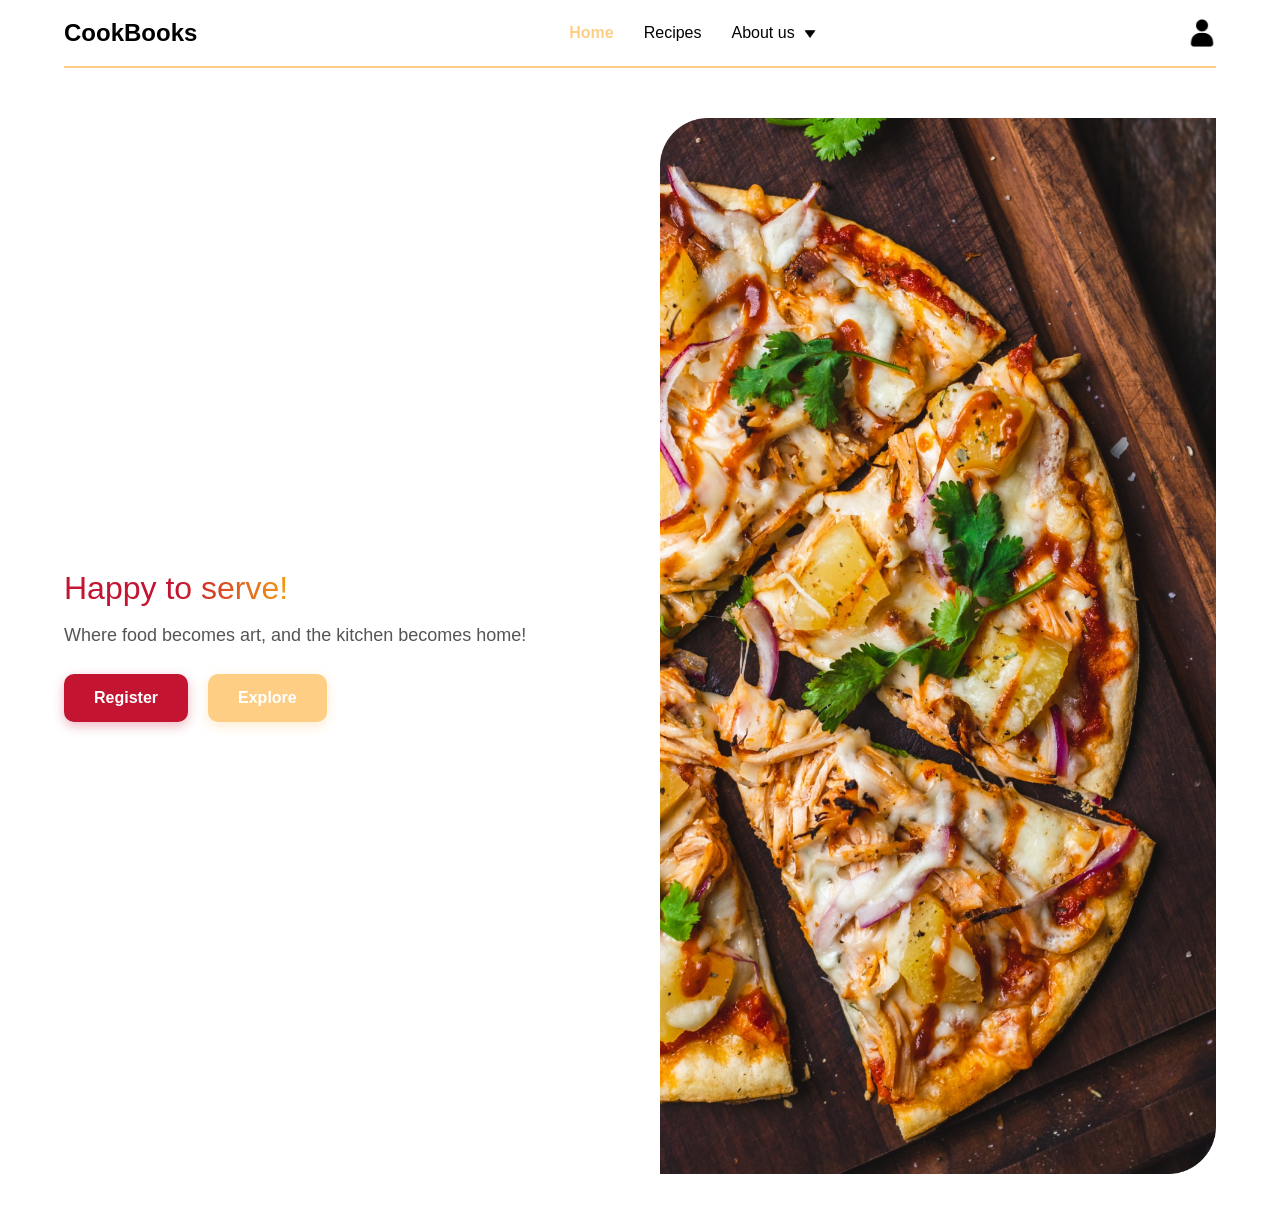
==== commit bab13c79: "Переведено стилі на SCSS та додано адаптивне меню на всі сторінки" ====
--- a/index.html
+++ b/index.html
@@ -2,12 +2,9 @@
 <html lang="en">
 <head>
     <link href="https://cdn.jsdelivr.net/npm/bootstrap@5.2.3/dist/css/bootstrap.min.css" rel="stylesheet">
-
-    <link rel="stylesheet" href="style/base.css">
-    <link rel="stylesheet" href="style/layout.css">
-    <link rel="stylesheet" href="style/modules.css">
-    <link rel="stylesheet" href="style/states.css">
-    <link rel="stylesheet" href="style/themes.css">
+    
+    <link rel="stylesheet" href="style/main.css">
+    
     <meta charset="UTF-8">
     <meta name="viewport" content="width=device-width, initial-scale=1.0">
     <title>CookBooks</title>
@@ -17,21 +14,20 @@
     <header class="header">
         <div class="container header__container">
             <a href="index.html" class="header__logo">CookBooks</a>
+
+            <!-- Звичайне меню (на ПК в рядок, на телефоні виїжджає при натисканні на 3 полосочки) -->
             <nav class="main-nav">
                 <a href="index.html" class="main-nav__link main-nav__link--active">Home</a>
                 <a href="recipes.html" class="main-nav__link">Recipes</a>
                 
-                <!-- Обгортка для випадаючого меню -->
                 <div class="dropdown">
-                    <!-- Додаємо стрілочку (span) до тексту -->
-                    <a href="about.html" class="main-nav__link">About us 
+                    <a role="button" tabindex="0" class="main-nav__link">About us 
                         <span class="dropdown__arrow">
                             <img src="media/arrow-down.png" alt="Відкрити меню">
                         </span>
                     </a>
-                    
-                    <!-- Саме випадаюче вікно (спочатку сховане) -->
                     <div class="dropdown__menu">
+                        <a href="about.html" class="dropdown__item">Про нас</a>
                         <a href="#contact" class="dropdown__item">Як зв'язатися</a>
                         <a href="#complaints" class="dropdown__item">Скарги</a>
                         <a href="memes.html" class="dropdown__item">Мемі</a>
@@ -39,10 +35,17 @@
                     </div>
                 </div>
             </nav>
-                <!-- ІКОНКА ПРОФІЛЮ -->
+
+            <!-- Правий кут: іконка профілю + картинка трьох полосочок -->
+            <div class="header__actions">
                 <a href="#" class="header__profile" aria-label="Profile" data-bs-toggle="modal" data-bs-target="#authModal">
                     <img src="media/profile-icon.png" alt="Profile Icon" class="header__profile-img">
                 </a>
+
+                <button type="button" class="burger-btn" aria-label="Відкрити меню">
+                    <img src="media/menu-icon.png" alt="Меню" class="burger-btn__img">
+                </button>
+            </div>
         </div>
     </header>
 
@@ -60,7 +63,6 @@
                     <a href="recipes.html" class="button button--secondary">Explore</a>
                 </div>
             </div>
-
             <div class="hero__media">
                 <img class="hero__image" src="media/pizza.png" alt="Delicious Pizza">
             </div>
--- a/style/main.css
+++ b/style/main.css
@@ -0,0 +1,546 @@
+@charset "UTF-8";
+:root {
+  --primary-color: #ffffff;
+  --main-font: 'Inter' ,sans-serif;
+  --back-color: #000000;
+  --from-gradient: #C91937;
+  --to-gradient: #FECE84;
+}
+
+html {
+  scroll-behavior: smooth;
+}
+
+body {
+  font-family: var(--main-font);
+  background-color: var(--primary-color);
+  color: var(--back-color);
+}
+
+.visually-hidden {
+  position: absolute;
+  width: 1px;
+  height: 1px;
+  padding: 0;
+  margin: -1px;
+  overflow: hidden;
+  clip: rect(0, 0, 0, 0);
+  border: 0;
+}
+
+a {
+  text-decoration: none;
+  color: var(--back-color);
+}
+
+/* * {
+    border: 1px solid red !important;
+} */
+.container {
+  max-width: 1200px;
+  width: 90%;
+  margin: 0 auto;
+}
+
+.header {
+  width: 100%;
+}
+
+.header__container {
+  display: flex;
+  justify-content: space-between;
+  align-items: center;
+  padding: 15px 0;
+  border-bottom: 2px solid var(--to-gradient);
+}
+
+.main-nav {
+  /* margin-bottom: 40px;*/
+  display: flex;
+  gap: 30px;
+}
+
+.hero__container {
+  display: flex;
+  justify-content: space-between;
+  align-items: center;
+  gap: 40px;
+  padding: 50px 0;
+}
+
+.hero__content {
+  flex: 1;
+}
+
+.hero__media {
+  flex: 1;
+  display: flex;
+  justify-content: flex-end;
+}
+
+.hero__actions {
+  display: flex;
+  gap: 20px;
+  margin-top: 25px;
+}
+
+.container {
+  max-width: 1200px;
+  width: 90%;
+  margin: 0 auto;
+}
+
+/* ==========================================================================
+   СЕКЦІЯ РЕЦЕПТІВ ТА СІТКА (GRID)
+   ========================================================================== */
+.recipes-section {
+  padding: 50px 0;
+  /* padding — створює внутрішній простір у самій секції.
+     50px — відступ зверху та знизу, щоб сітка не прилипала до банера над нею.
+     0 — відступ зліва та справа (бо ширину тримає .container). */
+}
+
+.recipes-grid {
+  display: grid;
+  /* display: grid — каже браузеру: "Усі елементи всередині цього блоку тепер є частиною двовимірної сітки (таблиці)". */
+  grid-template-columns: repeat(4, 1fr);
+  /* grid-template-columns — налаштовує вертикальні стовпці нашої сітки.
+     repeat(4, ...) — повторює шаблон 4 рази.
+     1fr (fraction) — одна частка вільного простору. 
+     Результат: 4 абсолютно рівні колонки, кожна займає по 25% ширини сітки. */
+  gap: 40px;
+  /* gap — автоматично створює порожні "коридори" між картками.
+     30px — відстань між сусідніми картками як по горизонталі, так і по вертикалі. */
+}
+
+.memes-section {
+  padding: 60px 0;
+}
+
+.memes-grid {
+  display: grid;
+  grid-template-columns: repeat(4, 1fr); /* 4 однакові колонки */
+  gap: 40px; /* Відступ між картками */
+}
+
+@media (max-width: 992px) {
+  .memes-grid {
+    grid-template-columns: repeat(2, 1fr);
+    gap: 30px;
+  }
+}
+@media (max-width: 576px) {
+  /* Перебудовуємо шапку, щоб вона не вилазила за межі екрана */
+  .header {
+    flex-direction: column;
+    align-items: center;
+    gap: 12px;
+    padding: 15px 10px;
+  }
+  /* Зменшуємо відступи між пунктами меню (Home, Recipes, About us) */
+  .header__nav, .nav__list { /* підстав свій клас списку посилань */
+    gap: 15px;
+    flex-wrap: wrap;
+    justify-content: center;
+  }
+  /* Твоя сітка мемів в 1 колонку */
+  .memes-grid {
+    grid-template-columns: 1fr;
+    gap: 20px;
+  }
+}
+.header__actions {
+  display: flex;
+  align-items: center;
+  gap: 15px;
+}
+
+.burger-btn {
+  display: none;
+  background: none;
+  border: none;
+  padding: 0;
+  cursor: pointer;
+}
+.burger-btn__img {
+  width: 28px;
+  height: 28px;
+  -o-object-fit: contain;
+     object-fit: contain;
+  transition: transform 0.2s ease;
+}
+.burger-btn:hover .burger-btn__img {
+  transform: scale(1.1);
+}
+
+@media (max-width: 768px) {
+  .header__container {
+    position: relative;
+  }
+  .burger-btn {
+    display: flex;
+    align-items: center;
+  }
+  .main-nav {
+    position: absolute;
+    top: 100%;
+    right: 0;
+    width: 220px;
+    background-color: #ffffff;
+    flex-direction: column;
+    align-items: stretch;
+    gap: 0;
+    box-shadow: 0 10px 25px rgba(0, 0, 0, 0.12);
+    border-radius: 12px;
+    z-index: 999;
+    opacity: 0;
+    visibility: hidden;
+    transform: translateY(-10px);
+    transition: opacity 0.3s ease, transform 0.3s ease, visibility 0.3s ease;
+  }
+  .main-nav__link {
+    display: block;
+    padding: 12px 20px;
+    border-bottom: 1px solid #f5f5f5;
+    cursor: pointer;
+  }
+  .header__container:has(.burger-btn:focus, .main-nav:focus-within) .main-nav {
+    opacity: 1;
+    visibility: visible;
+    transform: translateY(0);
+  }
+  .main-nav .dropdown {
+    display: block;
+    width: 100%;
+  }
+  .main-nav .dropdown__menu {
+    position: static;
+    transform: none;
+    box-shadow: none;
+    background-color: #fafafa;
+    border-radius: 0 0 12px 12px;
+    padding: 5px 0;
+    min-width: 100%;
+  }
+  .main-nav .dropdown__item {
+    padding: 8px 30px;
+    font-size: 13px;
+  }
+  .main-nav .dropdown:hover .dropdown__menu {
+    display: none;
+  }
+  .main-nav .dropdown:hover .dropdown__arrow {
+    transform: none;
+  }
+  .main-nav .dropdown:focus-within .dropdown__menu {
+    display: block;
+  }
+  .main-nav .dropdown:focus-within .dropdown__arrow {
+    transform: rotate(180deg);
+  }
+  .hero__container {
+    flex-direction: column-reverse;
+    text-align: center;
+    padding: 25px 0;
+    gap: 25px;
+  }
+  .hero__media {
+    justify-content: center;
+    width: 100%;
+  }
+  .hero__image {
+    width: 100%;
+    max-height: 260px;
+    -o-object-fit: cover;
+       object-fit: cover;
+  }
+  .hero__actions {
+    justify-content: center;
+  }
+}
+.header__logo {
+  font-size: 24px;
+  font-weight: 700;
+  color: #000000;
+  text-decoration: none;
+}
+.header__profile {
+  display: flex;
+  align-items: center;
+  text-decoration: none;
+  transition: transform 0.2s ease;
+}
+.header__profile:hover {
+  transform: scale(1.1);
+}
+.header__profile-img {
+  width: 28px;
+  height: 28px;
+  -o-object-fit: contain;
+     object-fit: contain;
+}
+
+.main-nav__link {
+  font-size: 16px;
+  font-weight: 500;
+  color: #000000;
+  text-decoration: none;
+  transition: color 0.2s ease;
+}
+.main-nav__link:hover {
+  color: #c31432;
+}
+.main-nav__link--active {
+  color: #fece84;
+  font-weight: 600;
+}
+
+.dropdown {
+  position: relative;
+  display: inline-block;
+}
+.dropdown__arrow {
+  display: inline-block;
+  margin-left: 5px;
+  transition: transform 0.2s ease;
+}
+.dropdown__arrow img {
+  width: 12px;
+  height: auto;
+}
+.dropdown__menu {
+  display: none;
+  position: absolute;
+  top: 100%;
+  left: 50%;
+  transform: translateX(-50%);
+  background-color: #ffffff;
+  min-width: 160px;
+  box-shadow: 0 8px 16px rgba(0, 0, 0, 0.1);
+  border-radius: 8px;
+  padding: 10px 0;
+  z-index: 10;
+}
+.dropdown__item {
+  display: block;
+  padding: 10px 20px;
+  color: #000000;
+  text-decoration: none;
+  font-size: 14px;
+  transition: background-color 0.2s ease;
+}
+.dropdown__item:hover {
+  background-color: #f5f5f5;
+}
+.dropdown:hover .dropdown__menu {
+  display: block;
+}
+.dropdown:hover .dropdown__arrow {
+  transform: rotate(180deg);
+}
+
+.hero__subtitle {
+  font-size: 18px;
+  color: #555555;
+  margin-top: 15px;
+  line-height: 1.5;
+}
+.hero__image {
+  max-width: 100%;
+  height: auto;
+  border-radius: 25px 0;
+}
+
+.button {
+  display: inline-block;
+  padding: 12px 30px;
+  border-radius: 10px;
+  font-size: 16px;
+  font-weight: 600;
+  text-align: center;
+  cursor: pointer;
+  color: #ffffff !important;
+  text-decoration: none !important;
+  transition: transform 0.3s ease, box-shadow 0.3s ease;
+}
+.button:hover {
+  transform: translateY(-2px);
+}
+.button--primary {
+  background-color: #c31432;
+  box-shadow: 0 4px 12px rgba(195, 20, 50, 0.3);
+}
+.button--secondary {
+  background-color: #fece84;
+  box-shadow: 0 4px 12px rgba(254, 206, 132, 0.4);
+}
+
+.hero-banner {
+  margin-top: 40px;
+  margin-bottom: 50px;
+  padding: 80px 0;
+  border-radius: 0;
+  background-image: url("../media/banner-bg.png");
+  background-size: cover;
+  background-position: center;
+}
+.hero-banner__content {
+  padding-left: 40px;
+  max-width: 500px;
+  display: flex;
+  flex-direction: column;
+  align-items: flex-start;
+}
+.hero-banner__content h2 {
+  font-size: 32px;
+  font-weight: 700;
+  color: #000000;
+  margin-bottom: 10px;
+}
+.hero-banner__content p {
+  font-size: 14px;
+  color: #333333;
+  line-height: 1.5;
+  margin-bottom: 20px;
+}
+.hero-banner__search {
+  width: 100%;
+  max-width: 280px;
+  padding: 12px 20px 12px 42px;
+  margin-top: 20px;
+  border: none;
+  border-radius: 0;
+  outline: none;
+  background-color: rgba(0, 0, 0, 0.44);
+  background-image: url("../media/search-icon.png");
+  background-repeat: no-repeat;
+  background-position: 14px center;
+  background-size: 16px;
+  color: #ffffff;
+  font-family: "Inter", sans-serif;
+  font-size: 14px;
+}
+.hero-banner__search::-moz-placeholder {
+  font-family: "Inter", sans-serif;
+  font-weight: 300;
+  font-size: 14px;
+  letter-spacing: 0.15em;
+  color: rgba(255, 255, 255, 0.5);
+}
+.hero-banner__search::placeholder {
+  font-family: "Inter", sans-serif;
+  font-weight: 300;
+  font-size: 14px;
+  letter-spacing: 0.15em;
+  color: rgba(255, 255, 255, 0.5);
+}
+
+.recipe-card {
+  background: linear-gradient(to bottom right, #c31432, #fece84);
+  border-radius: 40px 0px;
+  overflow: hidden;
+  display: flex;
+  flex-direction: column;
+  cursor: pointer;
+  transition: transform 0.3s ease, box-shadow 0.3s ease;
+}
+.recipe-card:hover {
+  transform: translateY(-10px);
+  box-shadow: 0 15px 25px rgba(0, 0, 0, 0.2);
+}
+.recipe-card__image {
+  width: 100%;
+  height: 280px;
+  -o-object-fit: cover;
+     object-fit: cover;
+  padding-top: 40px;
+}
+.recipe-card__info {
+  padding: 20px;
+  display: flex;
+  justify-content: space-between;
+  align-items: center;
+  flex-grow: 1;
+}
+.recipe-card__title {
+  font-size: 16px;
+  font-weight: 700;
+  color: #000000;
+  margin: 0;
+}
+.recipe-card__time {
+  font-size: 14px;
+  font-weight: 500;
+  color: #000000;
+}
+
+.meme-card {
+  position: relative;
+  height: 250px;
+  background-color: #8ab4f8;
+  border-radius: 8px;
+  overflow: hidden;
+  cursor: pointer;
+}
+.meme-card__image {
+  width: 100%;
+  height: 100%;
+  -o-object-fit: cover;
+     object-fit: cover;
+  opacity: 0;
+  transition: opacity 0.4s ease;
+}
+.meme-card__overlay {
+  position: absolute;
+  top: 0;
+  left: 0;
+  width: 100%;
+  height: 100%;
+  opacity: 1;
+  transition: opacity 0.4s ease;
+  display: flex;
+  justify-content: center;
+  align-items: center;
+}
+.meme-card__title {
+  color: rgba(255, 255, 255, 0.6);
+  font-family: "Inter", sans-serif;
+  font-size: 16px;
+  font-weight: 600;
+  letter-spacing: 0.1em;
+  text-transform: uppercase;
+}
+.meme-card:hover .meme-card__image {
+  opacity: 1;
+}
+.meme-card:hover .meme-card__overlay {
+  opacity: 0;
+}
+
+.back-to-top {
+  position: fixed;
+  bottom: 30px;
+  left: 30px;
+  background-color: #c31432;
+  color: #ffffff;
+  padding: 12px 20px;
+  border-radius: 30px;
+  text-decoration: none;
+  font-weight: bold;
+  box-shadow: 0 4px 10px rgba(0, 0, 0, 0.3);
+  transition: transform 0.2s ease, background-color 0.2s ease;
+  z-index: 100;
+}
+.back-to-top:hover {
+  transform: translateY(-5px);
+  background-color: #fece84;
+}
+
+.text-gradient {
+  width: -moz-fit-content;
+  width: fit-content;
+  background: linear-gradient(to right, #c31432 0%, #c31432 50%, #f39c12 100%);
+  -webkit-background-clip: text;
+  background-clip: text;
+  color: transparent;
+}/*# sourceMappingURL=main.css.map */
